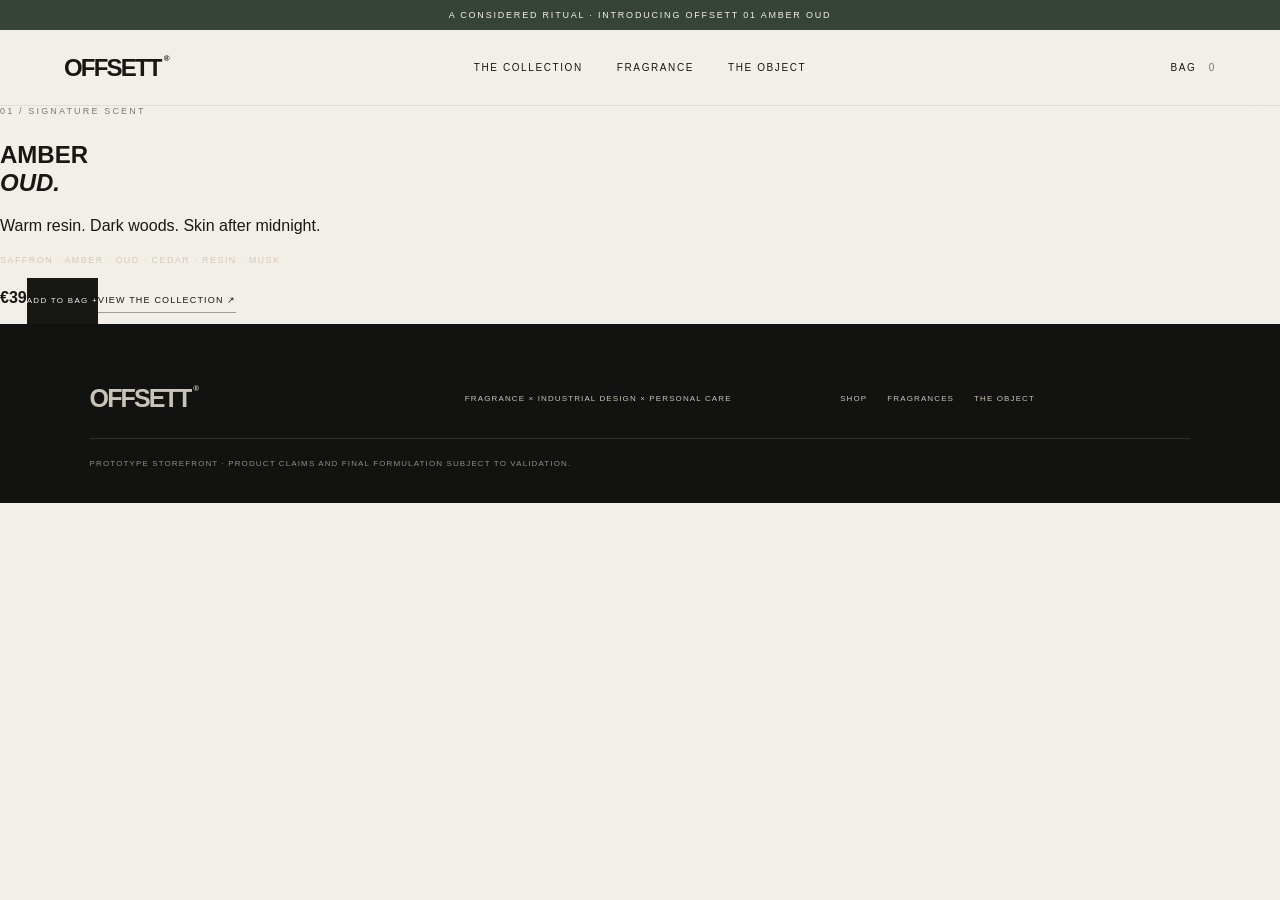
==== amber-oud.html @ 8b98d333 "Add OFFSETT product and checkout pages" ====
<!doctype html>
<html lang="en"><head><meta charset="utf-8"><meta name="viewport" content="width=device-width,initial-scale=1"><title>Amber Oud — OFFSETT</title><meta name="description" content="A warm signature fragrance with saffron, amber, oud, cedar and resin."><meta name="theme-color" content="#f2efe8"><link rel="stylesheet" href="style.css?v=20260929-5"></head><body><div class="announcement">A considered ritual · Introducing OFFSETT 01 Amber Oud</div><header><a class="logo" href="index.html">OFFSETT</a><nav aria-label="Main navigation"><a href="collection.html">The collection</a><a href="index.html#fragrance">Fragrance</a><a href="index.html#object">The object</a></nav><button id="cartBtn" class="bag" aria-label="Open shopping bag">Bag <span id="count">0</span></button></header><main class="page-main"><section class="detail-page"><div class="detail-visual"></div><div class="detail-copy"><p class="eyebrow">01 / SIGNATURE SCENT</p><h1>AMBER<br><em>OUD.</em></h1><p>Warm resin. Dark woods. Skin after midnight.</p><p class="notes">SAFFRON · AMBER · OUD · CEDAR · RESIN · MUSK</p><b>€39</b><button class="btn darkbtn add" data-i="0">ADD TO BAG +</button><a class="textlink" href="collection.html">VIEW THE COLLECTION ↗</a></div></section></main><footer><a class="logo" href="index.html">OFFSETT</a><p>FRAGRANCE × INDUSTRIAL DESIGN × PERSONAL CARE</p><div><a href="collection.html">Shop</a><a href="index.html#fragrance">Fragrances</a><a href="index.html#object">The object</a></div><small>Prototype storefront · Product claims and final formulation subject to validation.</small></footer><div class="drawer" id="drawer" aria-label="Shopping bag"><button id="closeCart" aria-label="Close shopping bag">×</button><h3>YOUR BAG</h3><div id="cartItems"></div><div class="subtotal"><span>SUBTOTAL</span><b id="subtotal">€0</b></div><a class="btn darkbtn drawer-checkout" href="checkout.html">GO TO CHECKOUT ↗</a><small>Secure checkout powered by Stripe.</small></div><div class="veil" id="veil"></div><script src="app.js?v=20260929-5"></script></body></html>
---- style.css ----
@charset "UTF-8";
:root{--ink:#171714;--paper:#f2efe8;--paper-deep:#e5dfd4;--muted:#7d786f;--line:#c9c2b7;--amber:#bb8150;--forest:#354436;--hero-shot:url("[data-uri]");--product-shot:url("[data-uri]");--serif:Georgia,"Times New Roman",serif;--sans:"Helvetica Neue",Arial,sans-serif}
*{box-sizing:border-box}html{scroll-behavior:smooth;scroll-padding-top:90px}body{margin:0;background:var(--paper);color:var(--ink);font-family:var(--sans);-webkit-font-smoothing:antialiased}a{color:inherit;text-decoration:none}button{font:inherit}
.announcement{position:relative;z-index:21;padding:10px 4vw;background:var(--forest);color:#f4efe6;text-align:center;font-size:9px;letter-spacing:.2em;text-transform:uppercase}
header{height:76px;position:sticky;top:0;z-index:20;padding:0 5vw;display:grid;grid-template-columns:1fr auto 1fr;align-items:center;background:rgba(242,239,232,.94);backdrop-filter:blur(14px);border-bottom:1px solid #17171414}
.logo{font-size:24px;font-weight:750;letter-spacing:-.075em}.logo:after{content:"®";font-size:8px;vertical-align:top;margin-left:3px;letter-spacing:0}
header nav{display:flex;gap:34px;align-items:center}header nav a,.bag{font-size:10px;text-transform:uppercase;letter-spacing:.16em}.bag{justify-self:end;border:0;background:none;cursor:pointer;color:var(--ink);padding:10px 0}.bag span{margin-left:8px;color:var(--muted)}
.hero{min-height:min(760px,calc(100vh - 112px));position:relative;overflow:hidden;display:grid;grid-template-columns:1.1fr .9fr;align-items:center;padding:68px 7vw 74px;background:#e7e0d5}
.hero:after{content:"";position:absolute;inset:0;background:linear-gradient(90deg,#e7e0d5 0%,#e7e0d5f5 36%,#e7e0d51a 65%,transparent 100%);z-index:1;pointer-events:none}
.hero-copy{position:relative;z-index:2;max-width:650px}.eyebrow{font-size:9px;letter-spacing:.24em;text-transform:uppercase;color:var(--muted);margin:0 0 25px}.hero h1{font-size:clamp(50px,6.6vw,94px);font-weight:500;letter-spacing:-.08em;line-height:.86;margin:0;white-space:nowrap}.hero h1 em{font-family:var(--serif);font-weight:400;letter-spacing:-.065em}.lede{font-size:14px;line-height:1.7;color:#56534d;max-width:390px;margin:30px 0}.actions{display:flex;align-items:center;gap:24px}.btn{display:inline-flex;justify-content:center;align-items:center;min-height:46px;padding:0 21px;border:1px solid var(--ink);font-size:9px;letter-spacing:.16em;text-transform:uppercase;transition:background .25s,color .25s,transform .25s}.btn.darkbtn{background:var(--ink);color:var(--paper)}.btn:hover{background:var(--forest);border-color:var(--forest);color:#fff;transform:translateY(-2px)}.textlink{font-size:9px;letter-spacing:.13em;text-transform:uppercase;border-bottom:1px solid #17171460;padding:7px 0}
.hero-photo{position:absolute;right:0;top:0;bottom:0;width:68%;background-image:var(--hero-shot);background-size:cover;background-position:center 55%;animation:photo-arrive 1.2s cubic-bezier(.16,1,.3,1) both}.hero-index{position:absolute;right:5vw;bottom:28px;z-index:2;font-size:9px;letter-spacing:.18em;color:#4c4943}.hero-caption{position:absolute;right:5vw;top:26px;z-index:2;font-size:8px;letter-spacing:.2em;text-transform:uppercase;color:#4c4943}
.section-kicker{font-size:9px;letter-spacing:.2em;text-transform:uppercase;color:var(--muted)}.object{min-height:680px;padding:130px 8vw;display:grid;grid-template-columns:.85fr 1.15fr;gap:8vw;align-items:center}.object-copy h2,.fragrances h2,.shop h2,.manifesto h2,.ritual h2{font-size:clamp(45px,6.4vw,92px);line-height:.9;letter-spacing:-.075em;font-weight:500;margin:0}.object-copy h2 span,.manifesto h2 em,.ritual h2 span{font-family:var(--serif);font-weight:400}.object-copy p{max-width:430px;color:#625e56;line-height:1.75;font-size:14px;margin:28px 0 34px}.steps{border-top:1px solid var(--line)}.steps div{padding:14px 0;border-bottom:1px solid var(--line);font-size:9px;letter-spacing:.17em}.steps b{display:inline-block;width:64px;color:var(--amber);font-weight:500}.object-photo{height:510px;background-image:var(--product-shot);background-size:cover;background-position:center 48%;position:relative}.object-photo:after{content:"OFFSETT OBJECT 01";position:absolute;bottom:18px;left:20px;color:white;font-size:8px;letter-spacing:.2em;text-shadow:0 1px 8px #0008}
.amber-world{min-height:700px;display:grid;grid-template-columns:1fr 1fr;align-items:center;position:relative;overflow:hidden;background:#282016;color:#eee2d1}.amber-world:before{content:"";position:absolute;inset:0;background-image:var(--hero-shot);background-size:cover;background-position:center 57%;opacity:.32;filter:saturate(.78)}.amber-world:after{content:"";position:absolute;inset:0;background:linear-gradient(90deg,#21180ff2 0%,#21180fce 42%,#21180f38 100%)}.amber-copy{position:relative;z-index:2;padding:90px 0 90px 13vw}.amber-copy>p:first-child{font-size:9px;letter-spacing:.21em;text-transform:uppercase}.amber-world h2{font-size:clamp(88px,13vw,176px);font-weight:400;letter-spacing:-.09em;line-height:.77;color:#d2a77d;margin:25px 0}.notes{font-size:9px;line-height:2;letter-spacing:.16em;color:#d7c8b5}.amber-world blockquote{font:italic 25px/1.35 var(--serif);margin:38px 0}.amberbtn{border-color:#eee2d1;color:#eee2d1}.amberbtn:hover{background:#eee2d1;color:var(--ink)}
.amber-image{height:100%;min-height:600px;position:relative;z-index:2;background-image:var(--product-shot);background-size:cover;background-position:54% center;mix-blend-mode:screen;opacity:.9}
.fragrances{padding:130px 8vw 140px;background:var(--paper)}.fragrances h2{font-size:clamp(54px,7.3vw,102px)}.fragrance-grid{margin-top:55px;border-top:1px solid var(--line)}.fragrance-row{display:grid;grid-template-columns:75px 1fr 1.1fr 36px;align-items:center;padding:22px 10px;border-bottom:1px solid var(--line);transition:background .3s,padding .3s;cursor:pointer}.fragrance-row:hover{padding-left:22px;background:#e9e4da}.fragrance-row>span{font-size:9px;color:var(--amber);letter-spacing:.15em}.fragrance-row h3{font:400 clamp(24px,3vw,38px)/1 var(--serif);letter-spacing:-.025em;margin:0}.fragrance-row p{font-size:8px;letter-spacing:.15em;color:var(--muted);margin:0}.fragrance-row>span:last-child{color:var(--ink);font-size:17px}
.manifesto{padding:125px 8vw 120px;background:#e4dfd5;display:grid;grid-template-columns:.35fr 1.65fr;column-gap:5vw;row-gap:28px}.manifesto>p{font-size:9px;letter-spacing:.2em}.manifesto h2{font-size:clamp(49px,7vw,98px)}.manifesto-copy{grid-column:2;display:flex;justify-content:space-between;align-items:flex-start;gap:5vw;padding-top:20px;border-top:1px solid var(--line)}.manifesto-copy p{font-size:13px;line-height:1.7;color:#625e56;max-width:410px;margin:0}.manifesto-copy a,.ritual>a{font-size:9px;letter-spacing:.17em;text-transform:uppercase;padding-top:5px;white-space:nowrap;border-bottom:1px solid #77736c;padding-bottom:8px}
.shop{padding:130px 7vw;background:#f7f4ee}.shop>div:first-child{display:flex;justify-content:space-between;align-items:end;gap:30px}.shop h2{font-size:clamp(44px,6vw,82px)}.products{display:grid;grid-template-columns:repeat(3,minmax(0,1fr));gap:18px;margin-top:60px}.product{background:#ece8df;transition:transform .45s cubic-bezier(.16,1,.3,1),background .35s}.product:hover{transform:translateY(-8px);background:#f0ede6}.product-visual{height:410px;position:relative;overflow:hidden;background-image:linear-gradient(180deg,#00000000 62%,#00000024),var(--product-shot);background-size:cover;background-position:center 48%}.product:nth-child(1) .product-visual{background-size:160% auto;background-position:right center}.product:nth-child(2) .product-visual{background-size:160% auto;background-position:left center}.product-visual .mini-spray,.product-visual .mini-stick{display:none}.product>p,.product h3,.product-foot{margin-left:23px;margin-right:23px}.product>p{font-size:8px;letter-spacing:.16em;color:var(--muted);margin-top:21px;margin-bottom:11px}.product h3{font:400 28px/1 var(--serif);margin-top:0;margin-bottom:9px;letter-spacing:-.025em}.product-foot{display:flex;justify-content:space-between;align-items:center;padding:20px 0 22px;border-top:1px solid #cfc9bd;margin-top:10px}.product-foot b{font-size:12px;font-weight:500}.add{padding:5px 0;border:0;border-bottom:1px solid var(--ink);background:none;font-size:8px;letter-spacing:.16em;cursor:pointer}.add:hover{color:var(--amber);border-color:var(--amber)}
.sensory{min-height:650px;background:#11120f;color:#eee8dc;padding:110px 9vw;display:grid;grid-template-columns:1fr 1fr;align-items:center;overflow:hidden}.sensory p{font-size:9px;letter-spacing:.2em}.sensory h2{font-size:clamp(56px,8vw,112px);font-weight:400;letter-spacing:-.08em;line-height:.84;margin:28px 0}.sensory h2 em{font-family:var(--serif);font-weight:400;color:#c89465}.sensory-orb{width:min(40vw,500px);aspect-ratio:1;border-radius:50%;justify-self:center;position:relative;background:radial-gradient(circle at 40% 35%,#d89b5a,#773e1f 24%,#2c190f 57%,#080706 74%);box-shadow:0 0 130px #98562744,inset -50px -70px 100px #0009;animation:breathe 8s ease-in-out infinite}.sensory-orb:after{content:"";position:absolute;inset:12%;border:1px solid #e3b57e45;border-radius:50%}.sensory-orb span{position:absolute;font-size:8px;letter-spacing:.2em}.sensory-orb span:nth-child(1){top:11%;left:45%}.sensory-orb span:nth-child(2){top:49%;right:-8%}.sensory-orb span:nth-child(3){bottom:10%;left:45%}.sensory-orb span:nth-child(4){top:49%;left:-8%}
.ritual{min-height:540px;background:#354436;color:#f0ede5;padding:100px 8vw;display:flex;flex-direction:column;justify-content:center;align-items:flex-start}.ritual p{font-size:9px;letter-spacing:.22em}.ritual h2{font-size:clamp(55px,8vw,112px);margin:20px 0}.ritual>a{margin-top:24px;border-color:#d5d0c5}
footer{background:#121310;color:#e6e1d8;padding:60px 7vw 35px;display:grid;grid-template-columns:1fr 1fr 1fr;gap:25px;align-items:center}footer .logo{font-size:25px}footer p,footer a,footer small{font-size:8px;letter-spacing:.14em;text-transform:uppercase;color:#c9c3b8}footer div:last-of-type{display:flex;gap:20px}footer small{grid-column:1/-1;border-top:1px solid #ffffff20;padding-top:20px;color:#918d84}
.drawer{position:fixed;z-index:50;right:0;top:0;height:100dvh;width:min(440px,92vw);background:var(--paper);padding:35px;transform:translateX(105%);transition:transform .4s cubic-bezier(.16,1,.3,1);display:flex;flex-direction:column}.drawer.open{transform:none}.drawer>button:first-child{align-self:flex-end;border:0;background:none;font-size:30px;cursor:pointer}.drawer h3{font:400 35px var(--serif)}.cartitem{padding:18px 0;border-bottom:1px solid var(--line);font-size:12px;display:flex;justify-content:space-between}.subtotal{margin-top:auto;border-top:1px solid var(--line);padding:20px 0;display:flex;justify-content:space-between}.checkout{background:var(--ink);color:var(--paper);border:0;padding:18px;letter-spacing:.14em;cursor:pointer}.drawer small{margin-top:12px;color:var(--muted)}.veil{position:fixed;inset:0;background:#0008;z-index:40;opacity:0;pointer-events:none;transition:opacity .35s}.veil.on{opacity:1;pointer-events:auto}
@keyframes photo-arrive{from{transform:scale(1.045);opacity:.65}to{transform:scale(1);opacity:1}}@keyframes breathe{0%,100%{transform:scale(1)}50%{transform:scale(1.035)}}@keyframes rise-in{from{opacity:0;transform:translateY(34px)}to{opacity:1;transform:translateY(0)}}
@supports(animation-timeline:view()){.object-copy,.object-photo,.amber-copy,.fragrance-row,.manifesto h2,.product,.sensory-orb,.ritual h2{animation:rise-in both;animation-timeline:view();animation-range:entry 0% cover 32%}}
@media(max-width:800px){header{height:64px;padding:0 20px;grid-template-columns:1fr auto}.logo{font-size:22px}header nav{grid-column:1/-1;grid-row:2;display:flex;justify-content:center;gap:22px;position:absolute;top:64px;left:0;width:100%;height:40px;background:var(--paper);border-bottom:1px solid #17171414}header nav a{font-size:8px}.bag{grid-column:2;grid-row:1}.hero{min-height:850px;padding:68px 22px 65px;display:flex;align-items:flex-start}.hero:after{background:linear-gradient(180deg,#e7e0d5 0%,#e7e0d5f2 37%,#e7e0d56b 62%,#e7e0d52b 100%)}.hero-copy{padding-top:45px}.hero h1{font-size:clamp(47px,13vw,68px);white-space:nowrap}.lede{max-width:320px;font-size:13px;margin:23px 0}.hero-photo{top:37%;width:100%;height:63%;background-position:57% center}.hero-caption{top:auto;bottom:39%;right:22px;font-size:7px}.hero-index{right:22px}.actions{gap:16px;flex-wrap:wrap}.btn{min-height:43px;padding:0 15px;font-size:8px}.object{min-height:auto;padding:95px 22px;grid-template-columns:1fr;gap:32px}.object-copy h2,.fragrances h2,.shop h2{font-size:50px}.object-photo{height:440px}.amber-world{min-height:auto;grid-template-columns:1fr;padding:70px 22px 0}.amber-copy{padding:20px 0 45px}.amber-world h2{font-size:100px}.amber-image{min-height:410px;margin:0 -22px}.fragrances,.shop{padding:95px 22px}.fragrance-grid{margin-top:38px}.fragrance-row{grid-template-columns:42px 1fr 24px;padding:20px 3px}.fragrance-row p{display:none}.fragrance-row h3{font-size:26px}.manifesto{grid-template-columns:1fr;padding:95px 22px;row-gap:22px}.manifesto h2,.manifesto-copy{grid-column:1}.manifesto h2{font-size:52px}.manifesto-copy{display:block}.manifesto-copy a{display:inline-block;margin-top:26px}.shop>div:first-child{display:block}.products{grid-template-columns:1fr;gap:16px;margin-top:38px}.product-visual{height:450px}.product>p,.product h3,.product-foot{margin-left:18px;margin-right:18px}.sensory{grid-template-columns:1fr;padding:90px 22px;gap:48px}.sensory h2{font-size:58px}.sensory-orb{width:77vw}.ritual{min-height:480px;padding:85px 22px}.ritual h2{font-size:55px}footer{grid-template-columns:1fr;padding:45px 22px}footer div:last-of-type{grid-column:1;flex-wrap:wrap}footer small{grid-column:1}.scroll{display:none}}
@media(max-width:390px){header nav{gap:14px}.hero h1{font-size:53px}.hero{min-height:810px}.hero-photo{top:40%;height:60%}.manifesto h2{font-size:47px}}
@media(prefers-reduced-motion:reduce){*,*:before,*:after{scroll-behavior:auto!important;animation-duration:.01ms!important;animation-iteration-count:1!important;transition-duration:.01ms!important}}
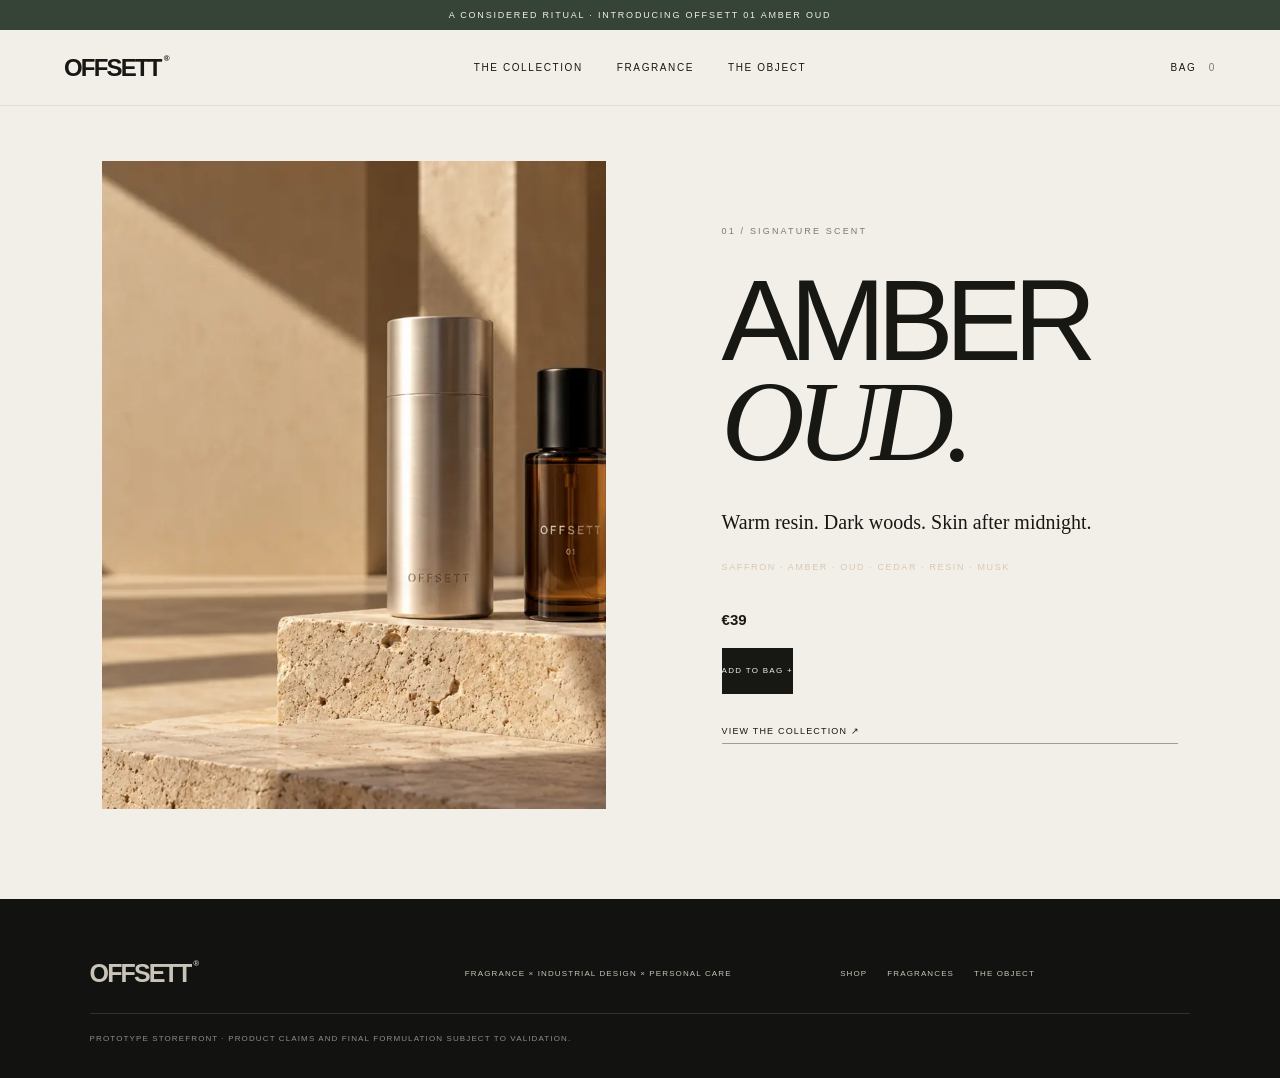
==== commit 5dd04d49: "Refresh storefront stylesheet cache" ====
--- a/amber-oud.html
+++ b/amber-oud.html
@@ -1,2 +1,2 @@
 <!doctype html>
-<html lang="en"><head><meta charset="utf-8"><meta name="viewport" content="width=device-width,initial-scale=1"><title>Amber Oud — OFFSETT</title><meta name="description" content="A warm signature fragrance with saffron, amber, oud, cedar and resin."><meta name="theme-color" content="#f2efe8"><link rel="stylesheet" href="style.css?v=20260929-5"></head><body><div class="announcement">A considered ritual · Introducing OFFSETT 01 Amber Oud</div><header><a class="logo" href="index.html">OFFSETT</a><nav aria-label="Main navigation"><a href="collection.html">The collection</a><a href="index.html#fragrance">Fragrance</a><a href="index.html#object">The object</a></nav><button id="cartBtn" class="bag" aria-label="Open shopping bag">Bag <span id="count">0</span></button></header><main class="page-main"><section class="detail-page"><div class="detail-visual"></div><div class="detail-copy"><p class="eyebrow">01 / SIGNATURE SCENT</p><h1>AMBER<br><em>OUD.</em></h1><p>Warm resin. Dark woods. Skin after midnight.</p><p class="notes">SAFFRON · AMBER · OUD · CEDAR · RESIN · MUSK</p><b>€39</b><button class="btn darkbtn add" data-i="0">ADD TO BAG +</button><a class="textlink" href="collection.html">VIEW THE COLLECTION ↗</a></div></section></main><footer><a class="logo" href="index.html">OFFSETT</a><p>FRAGRANCE × INDUSTRIAL DESIGN × PERSONAL CARE</p><div><a href="collection.html">Shop</a><a href="index.html#fragrance">Fragrances</a><a href="index.html#object">The object</a></div><small>Prototype storefront · Product claims and final formulation subject to validation.</small></footer><div class="drawer" id="drawer" aria-label="Shopping bag"><button id="closeCart" aria-label="Close shopping bag">×</button><h3>YOUR BAG</h3><div id="cartItems"></div><div class="subtotal"><span>SUBTOTAL</span><b id="subtotal">€0</b></div><a class="btn darkbtn drawer-checkout" href="checkout.html">GO TO CHECKOUT ↗</a><small>Secure checkout powered by Stripe.</small></div><div class="veil" id="veil"></div><script src="app.js?v=20260929-5"></script></body></html>+<html lang="en"><head><meta charset="utf-8"><meta name="viewport" content="width=device-width,initial-scale=1"><title>Amber Oud — OFFSETT</title><meta name="description" content="A warm signature fragrance with saffron, amber, oud, cedar and resin."><meta name="theme-color" content="#f2efe8"><link rel="stylesheet" href="style.css?v=20260929-6"></head><body><div class="announcement">A considered ritual · Introducing OFFSETT 01 Amber Oud</div><header><a class="logo" href="index.html">OFFSETT</a><nav aria-label="Main navigation"><a href="collection.html">The collection</a><a href="index.html#fragrance">Fragrance</a><a href="index.html#object">The object</a></nav><button id="cartBtn" class="bag" aria-label="Open shopping bag">Bag <span id="count">0</span></button></header><main class="page-main"><section class="detail-page"><div class="detail-visual"></div><div class="detail-copy"><p class="eyebrow">01 / SIGNATURE SCENT</p><h1>AMBER<br><em>OUD.</em></h1><p>Warm resin. Dark woods. Skin after midnight.</p><p class="notes">SAFFRON · AMBER · OUD · CEDAR · RESIN · MUSK</p><b>€39</b><button class="btn darkbtn add" data-i="0">ADD TO BAG +</button><a class="textlink" href="collection.html">VIEW THE COLLECTION ↗</a></div></section></main><footer><a class="logo" href="index.html">OFFSETT</a><p>FRAGRANCE × INDUSTRIAL DESIGN × PERSONAL CARE</p><div><a href="collection.html">Shop</a><a href="index.html#fragrance">Fragrances</a><a href="index.html#object">The object</a></div><small>Prototype storefront · Product claims and final formulation subject to validation.</small></footer><div class="drawer" id="drawer" aria-label="Shopping bag"><button id="closeCart" aria-label="Close shopping bag">×</button><h3>YOUR BAG</h3><div id="cartItems"></div><div class="subtotal"><span>SUBTOTAL</span><b id="subtotal">€0</b></div><a class="btn darkbtn drawer-checkout" href="checkout.html">GO TO CHECKOUT ↗</a><small>Secure checkout powered by Stripe.</small></div><div class="veil" id="veil"></div><script src="app.js?v=20260929-5"></script></body></html>
--- a/style.css
+++ b/style.css
@@ -24,3 +24,9 @@
 @media(max-width:800px){header{height:64px;padding:0 20px;grid-template-columns:1fr auto}.logo{font-size:22px}header nav{grid-column:1/-1;grid-row:2;display:flex;justify-content:center;gap:22px;position:absolute;top:64px;left:0;width:100%;height:40px;background:var(--paper);border-bottom:1px solid #17171414}header nav a{font-size:8px}.bag{grid-column:2;grid-row:1}.hero{min-height:850px;padding:68px 22px 65px;display:flex;align-items:flex-start}.hero:after{background:linear-gradient(180deg,#e7e0d5 0%,#e7e0d5f2 37%,#e7e0d56b 62%,#e7e0d52b 100%)}.hero-copy{padding-top:45px}.hero h1{font-size:clamp(47px,13vw,68px);white-space:nowrap}.lede{max-width:320px;font-size:13px;margin:23px 0}.hero-photo{top:37%;width:100%;height:63%;background-position:57% center}.hero-caption{top:auto;bottom:39%;right:22px;font-size:7px}.hero-index{right:22px}.actions{gap:16px;flex-wrap:wrap}.btn{min-height:43px;padding:0 15px;font-size:8px}.object{min-height:auto;padding:95px 22px;grid-template-columns:1fr;gap:32px}.object-copy h2,.fragrances h2,.shop h2{font-size:50px}.object-photo{height:440px}.amber-world{min-height:auto;grid-template-columns:1fr;padding:70px 22px 0}.amber-copy{padding:20px 0 45px}.amber-world h2{font-size:100px}.amber-image{min-height:410px;margin:0 -22px}.fragrances,.shop{padding:95px 22px}.fragrance-grid{margin-top:38px}.fragrance-row{grid-template-columns:42px 1fr 24px;padding:20px 3px}.fragrance-row p{display:none}.fragrance-row h3{font-size:26px}.manifesto{grid-template-columns:1fr;padding:95px 22px;row-gap:22px}.manifesto h2,.manifesto-copy{grid-column:1}.manifesto h2{font-size:52px}.manifesto-copy{display:block}.manifesto-copy a{display:inline-block;margin-top:26px}.shop>div:first-child{display:block}.products{grid-template-columns:1fr;gap:16px;margin-top:38px}.product-visual{height:450px}.product>p,.product h3,.product-foot{margin-left:18px;margin-right:18px}.sensory{grid-template-columns:1fr;padding:90px 22px;gap:48px}.sensory h2{font-size:58px}.sensory-orb{width:77vw}.ritual{min-height:480px;padding:85px 22px}.ritual h2{font-size:55px}footer{grid-template-columns:1fr;padding:45px 22px}footer div:last-of-type{grid-column:1;flex-wrap:wrap}footer small{grid-column:1}.scroll{display:none}}
 @media(max-width:390px){header nav{gap:14px}.hero h1{font-size:53px}.hero{min-height:810px}.hero-photo{top:40%;height:60%}.manifesto h2{font-size:47px}}
 @media(prefers-reduced-motion:reduce){*,*:before,*:after{scroll-behavior:auto!important;animation-duration:.01ms!important;animation-iteration-count:1!important;transition-duration:.01ms!important}}
+
+
+/* Multi-page atelier, responsive motion and product imagery */
+.page-main{min-height:72vh}.page-intro{padding:105px 8vw 55px;max-width:1100px}.page-intro h1,.detail-copy h1,.checkout-page h1,.status-page h1{font-size:clamp(60px,9vw,128px);line-height:.86;letter-spacing:-.075em;font-weight:400;margin:35px 0}.page-intro h1 em,.detail-copy h1 em,.checkout-page h1 em,.status-page h1 em{font-family:Georgia,serif;font-weight:400}.page-intro>p:not(.eyebrow){max-width:400px;line-height:1.7}.page-shop{padding-top:0}.page-shop .products{margin-top:0}.detail-page{min-height:calc(100vh - 190px);padding:55px 8vw 90px;display:grid;grid-template-columns:1.05fr .95fr;gap:9vw;align-items:center}.detail-visual{height:min(72vh,740px);min-height:450px;background:var(--hero-shot) center/cover no-repeat;position:relative;overflow:hidden}.detail-stick{background-image:var(--product-shot)}.detail-set{background-image:var(--hero-shot)}.detail-copy{max-width:480px}.detail-copy>p:not(.eyebrow):not(.notes){font-family:Georgia,serif;font-size:20px;line-height:1.6}.detail-copy .notes{font-size:9px;letter-spacing:.18em;line-height:2}.detail-copy>b{display:block;margin:35px 0 20px;font-size:15px}.detail-copy .btn{cursor:pointer}.detail-copy .textlink{display:block;margin-top:25px}.checkout-page{padding:100px 8vw;display:grid;grid-template-columns:1.15fr .85fr;gap:10vw;min-height:72vh}.checkout-page>div>p:not(.eyebrow){max-width:370px;line-height:1.7}.checkout-page aside{align-self:center;padding:35px;background:#e9e5dc}.checkout-page aside>p:first-child{font-size:9px;letter-spacing:.2em}.checkout-page aside .btn{width:100%;cursor:pointer}.checkout-page .subtotal{border-top:1px solid var(--line);margin:30px 0;padding-top:20px}.checkout-note{font-size:11px;color:var(--muted);line-height:1.7}.checkout-line{display:flex;justify-content:space-between;padding:22px 0;border-bottom:1px solid var(--line);gap:20px}.checkout-line strong{display:block;font-size:12px;letter-spacing:.1em}.checkout-line small{color:var(--muted);font-size:9px}.checkout-line button{border:0;background:none;text-decoration:underline;cursor:pointer;font-size:10px;margin-top:9px}.status-page{padding:140px 8vw;min-height:70vh}.status-page>p:not(.eyebrow){max-width:440px;line-height:1.8;margin-bottom:35px}.drawer-checkout{text-decoration:none;width:100%;margin-top:22px}.add{cursor:pointer}.fragrance-row{cursor:pointer}.fragrance-row:hover h3{letter-spacing:.04em}.fragrance-row h3{transition:letter-spacing .4s}.product-visual{isolation:isolate}.product-visual:after{content:"";position:absolute;inset:0;background:linear-gradient(145deg,#fff2,transparent 45%,#2923180b);pointer-events:none}.product-visual .mini-spray,.product-visual .mini-stick{filter:drop-shadow(0 22px 20px #20190f2c);transition:transform .7s cubic-bezier(.16,1,.3,1)}.product:hover .mini-spray{transform:translateY(-10px) rotate(2deg)}.product:hover .mini-stick{transform:translateY(-10px) rotate(-2deg)}.hero-photo{animation:heroIn 1.2s cubic-bezier(.16,1,.3,1) both}.hero-copy>*{animation:riseIn .8s cubic-bezier(.16,1,.3,1) both}.hero-copy>*:nth-child(2){animation-delay:.1s}.hero-copy>*:nth-child(3){animation-delay:.18s}.hero-copy>*:nth-child(4){animation-delay:.26s}@keyframes heroIn{from{opacity:0;transform:scale(1.035)}to{opacity:1;transform:scale(1)}}@keyframes riseIn{from{opacity:0;transform:translateY(18px)}to{opacity:1;transform:translateY(0)}}[data-reveal]{opacity:0;transform:translateY(20px);transition:opacity .7s ease,transform .7s cubic-bezier(.16,1,.3,1)}[data-reveal].is-visible{opacity:1;transform:none}html{scroll-behavior:smooth}.btn:hover,.add:hover{transform:translateY(-2px)}.add{transition:transform .2s,color .2s}.announcement{overflow:hidden}.announcement{animation:announceIn .8s ease both}@keyframes announceIn{from{opacity:0;letter-spacing:.35em}to{opacity:1}}@media(max-width:800px){.detail-page,.checkout-page{grid-template-columns:1fr;gap:36px;padding:45px 22px 75px}.detail-visual{height:70vh;min-height:400px}.detail-copy{padding-bottom:20px}.page-intro{padding:80px 22px 35px}.page-intro h1,.detail-copy h1,.checkout-page h1,.status-page h1{font-size:clamp(56px,14vw,90px)}.checkout-page aside{padding:25px}.status-page{padding:100px 22px;min-height:65vh}.page-shop{padding-left:22px;padding-right:22px}}@media(prefers-reduced-motion:reduce){[data-reveal],.hero-photo,.hero-copy>*{opacity:1;transform:none;animation:none!important;transition:none!important}}
+/* Keep product photography visible inside linked image tiles. */
+a.product-visual{display:block;background-image:linear-gradient(180deg,#00000000 62%,#00000024),var(--product-shot);background-size:cover;background-position:center 48%}a.product-visual .mini-spray,a.product-visual .mini-stick{display:none}
